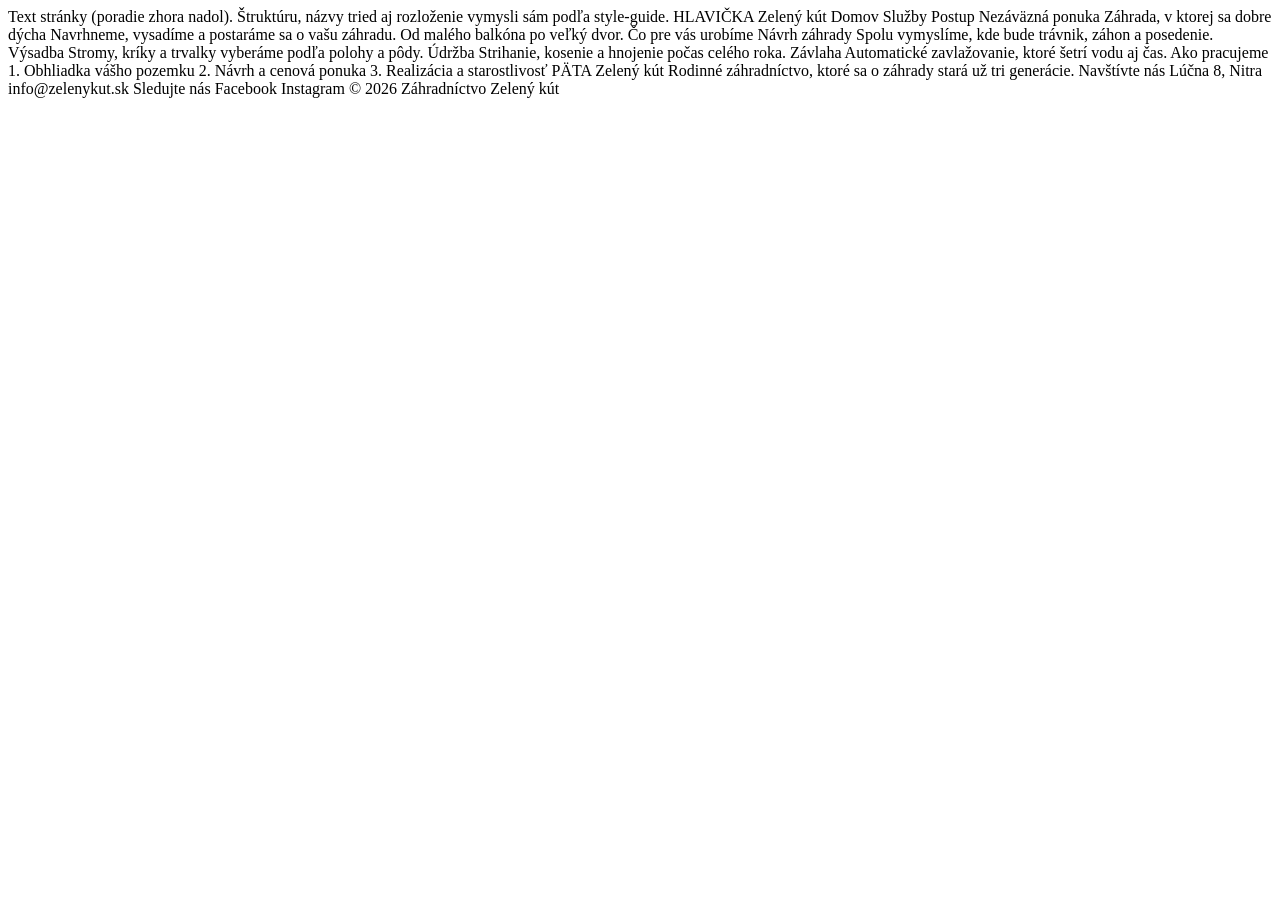
==== starter/index.html @ 9e97b162 "start" ====
Text stránky (poradie zhora nadol). Štruktúru, názvy tried aj rozloženie vymysli sám podľa style-guide.
<!DOCTYPE html>
<html lang="en">
<head>
    <meta charset="UTF-8">
    <meta name="viewport" content="width=device-width, initial-scale=1.0">
    <link rel="stylesheet" href="assets/css/style.css">
    <title>zahradnictvo - Grabec</title>
</head>
<body>
    
</body>
</html>

HLAVIČKA

Zelený kút

Domov

Služby

Postup
Nezáväzná ponuka

Záhrada, v ktorej sa dobre dýcha
Navrhneme, vysadíme a postaráme sa o vašu záhradu. Od malého balkóna po veľký dvor.

Čo pre vás urobíme

Návrh záhrady
Spolu vymyslíme, kde bude trávnik, záhon a posedenie.

Výsadba
Stromy, kríky a trvalky vyberáme podľa polohy a pôdy.

Údržba
Strihanie, kosenie a hnojenie počas celého roka.

Závlaha
Automatické zavlažovanie, ktoré šetrí vodu aj čas.

Ako pracujeme

1. Obhliadka vášho pozemku

2. Návrh a cenová ponuka

3. Realizácia a starostlivosť

PÄTA

Zelený kút
Rodinné záhradníctvo, ktoré sa o záhrady stará už tri generácie.

Navštívte nás
Lúčna 8, Nitra
info@zelenykut.sk

Sledujte nás

Facebook

Instagram
© 2026 Záhradníctvo Zelený kút
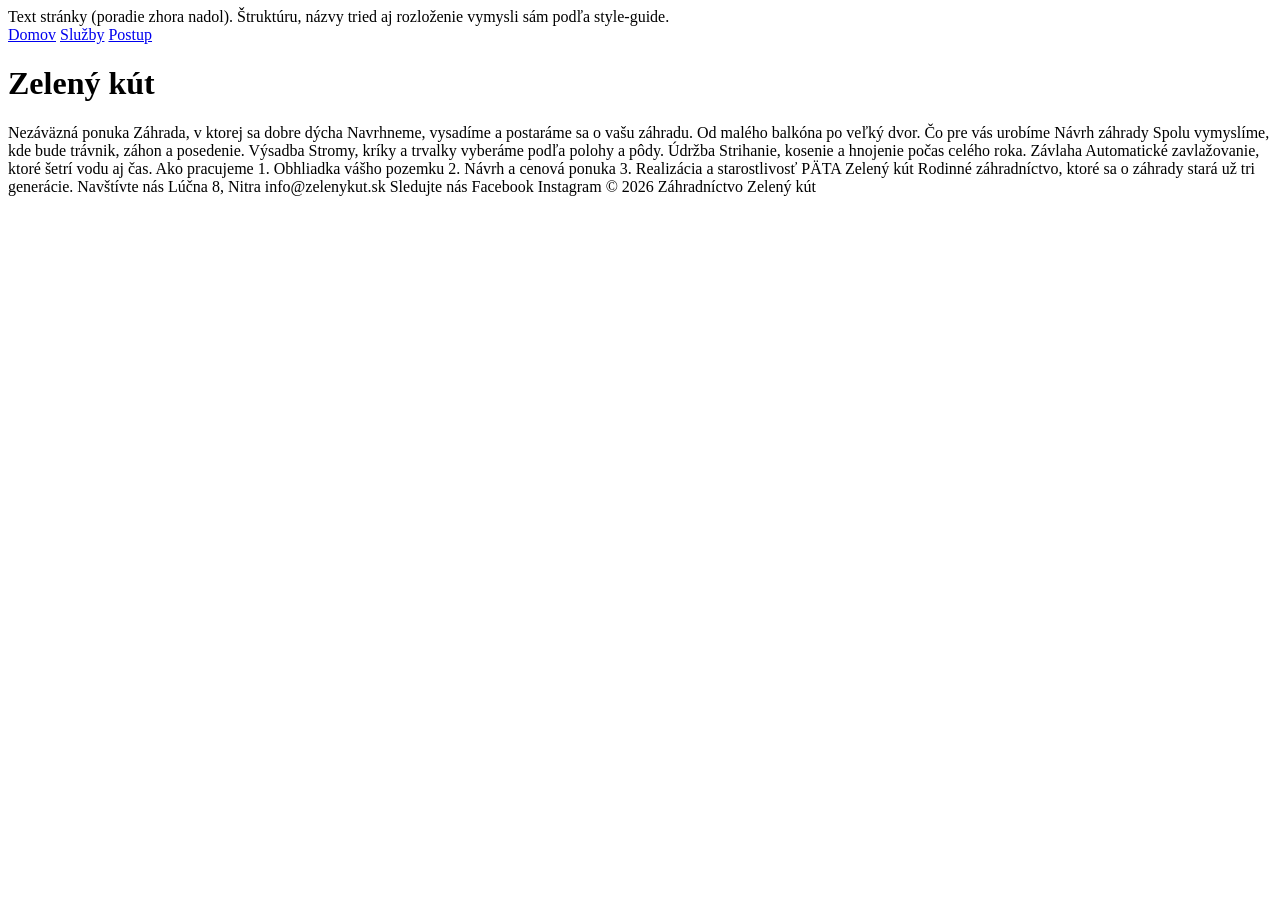
==== commit c5e05370: "fonty a root" ====
--- a/starter/index.html
+++ b/starter/index.html
@@ -4,6 +4,7 @@
 <head>
     <meta charset="UTF-8">
     <meta name="viewport" content="width=device-width, initial-scale=1.0">
+    <link rel="stylesheet" href="assets/css/normalize.css">
     <link rel="stylesheet" href="assets/css/style.css">
     <title>zahradnictvo - Grabec</title>
 </head>
@@ -12,15 +13,21 @@
 </body>
 </html>
 
-HLAVIČKA
+<header>
+    <nav>
+        <a href="#">Domov</a>
+        <a href="#">Služby</a>
+        <a href="#">Postup</a>
+    </nav>
+    <h1>Zelený kút</h1>
+</header>
 
-Zelený kút
 
-Domov
 
-Služby
 
-Postup
+
+
+
 Nezáväzná ponuka
 
 Záhrada, v ktorej sa dobre dýcha
--- a/starter/assets/css/style.css
+++ b/starter/assets/css/style.css
@@ -0,0 +1,9 @@
+@import url('https://fonts.googleapis.com/css2?family=Cormorant+Garamond:ital,wght@0,300..700;1,300..700&family=Work+Sans:ital,wght@0,100..900;1,100..900&display=swap');
+
+:root{
+    --tmavozelena: oklch(38% 0.07 150);
+    --svetlozelená: oklch(65% 0.14 140);
+    --hnedá: hsl(25, 35%, 30%);
+    --pozadie-stránky: hsl(90, 30%, 96%);
+    --žltá: oklch(82% 0.15 85);
+}
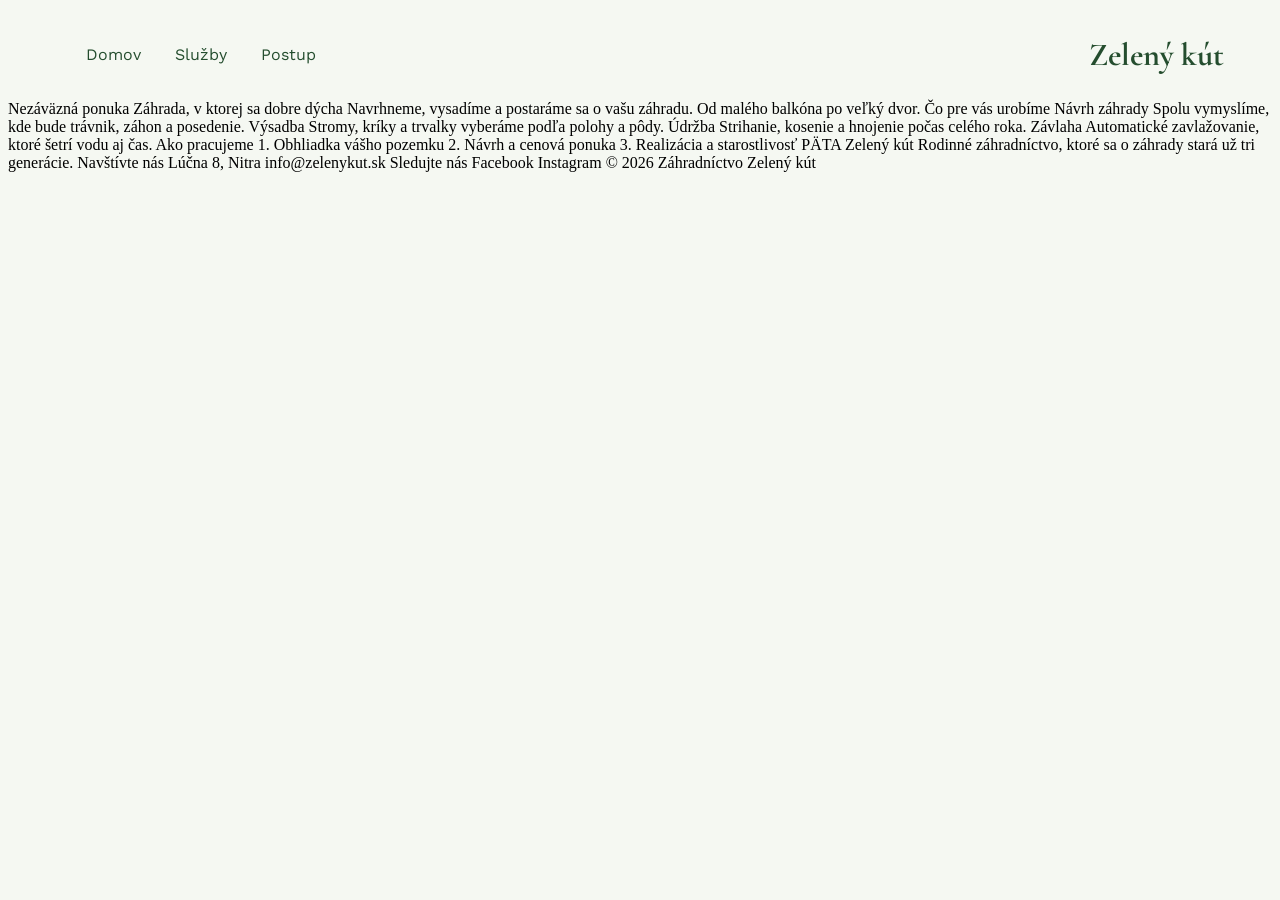
==== commit a0d212d0: "header" ====
--- a/starter/index.html
+++ b/starter/index.html
@@ -1,4 +1,3 @@
-Text stránky (poradie zhora nadol). Štruktúru, názvy tried aj rozloženie vymysli sám podľa style-guide.
 <!DOCTYPE html>
 <html lang="en">
 <head>
--- a/starter/assets/css/style.css
+++ b/starter/assets/css/style.css
@@ -6,4 +6,28 @@
     --hnedá: hsl(25, 35%, 30%);
     --pozadie-stránky: hsl(90, 30%, 96%);
     --žltá: oklch(82% 0.15 85);
+}
+
+body{
+    background-color: var(--pozadie-stránky);
+}
+
+header{
+    padding: 15px 48px;
+    height: 62px;
+    display: flex;
+    justify-content: space-between;
+    align-items: center;
+}
+
+header h1{
+    font-family: 'Cormorant Garamond', sans-serif;
+    color: var(--tmavozelena);
+}
+
+nav a{
+    color: var(--tmavozelena);
+    text-decoration: none;
+    margin-left: 30px;
+    font-family: 'Work Sans', sans-serif;
 }
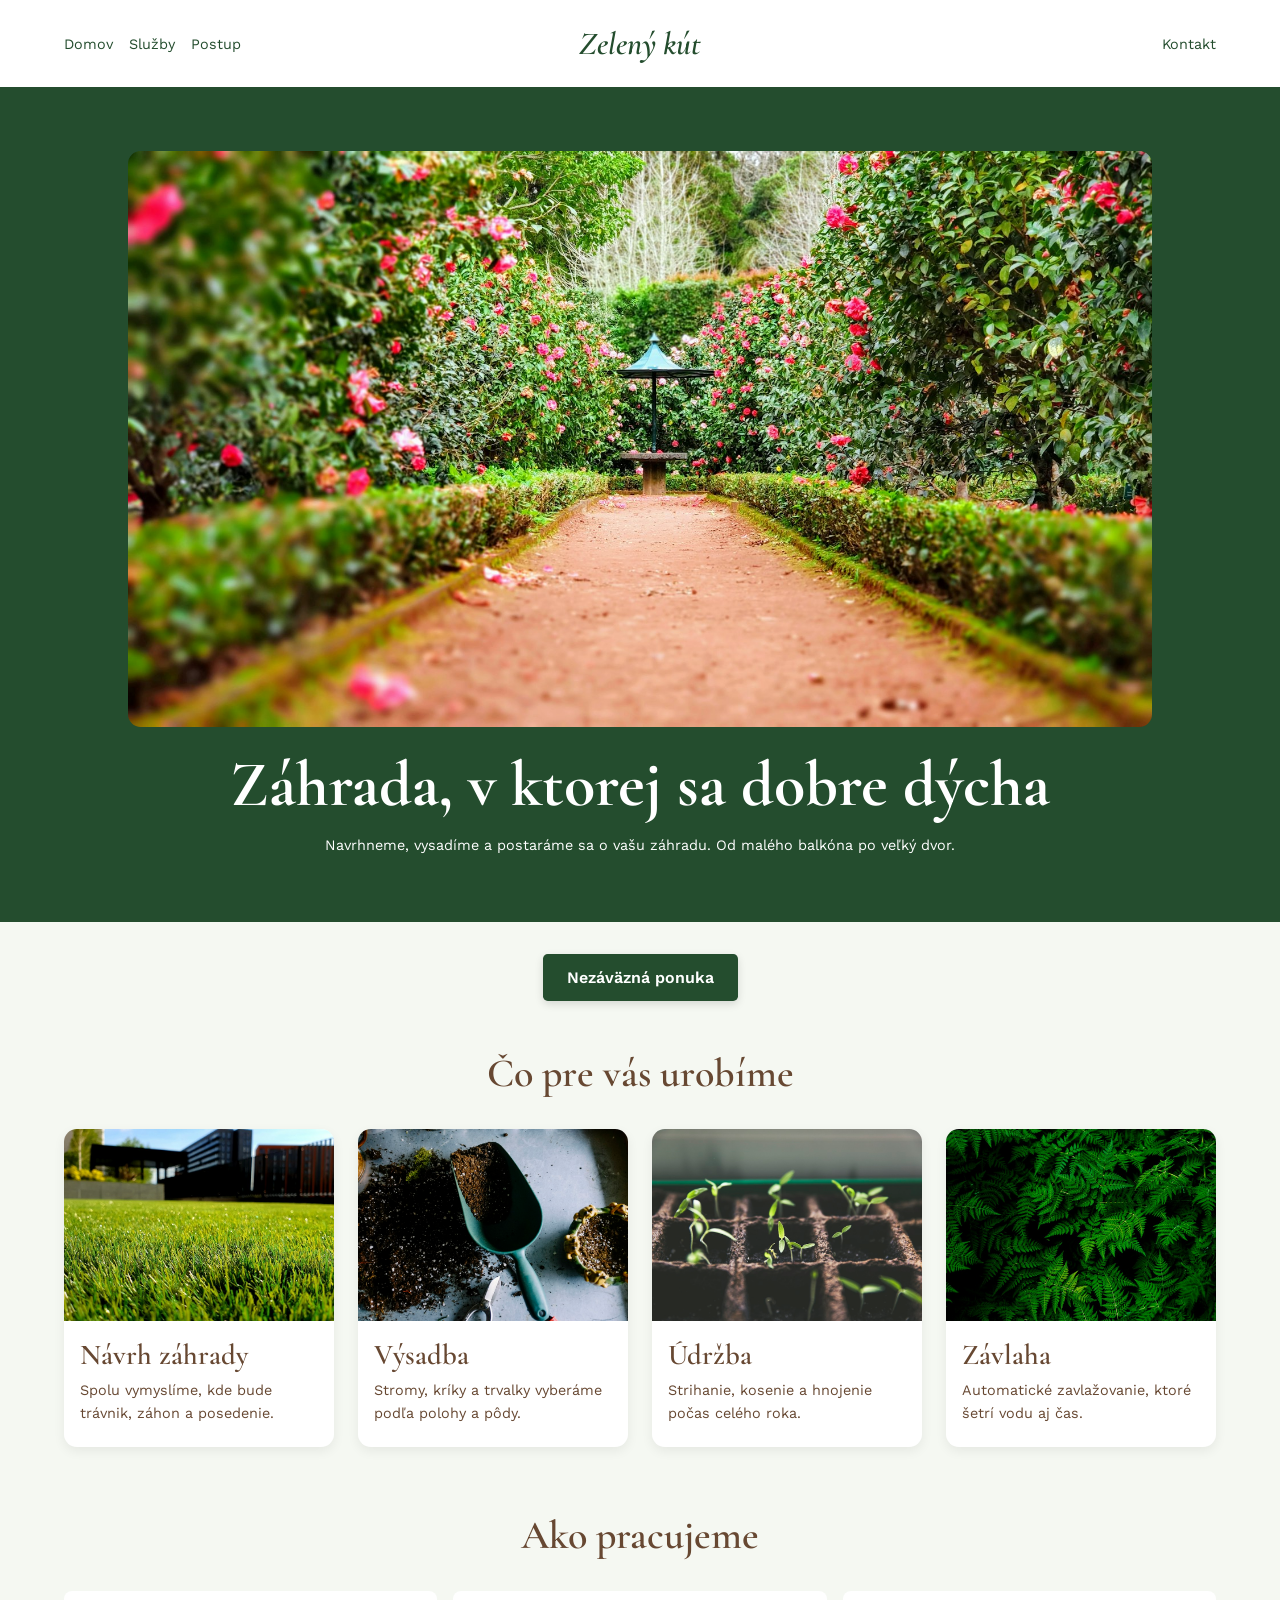
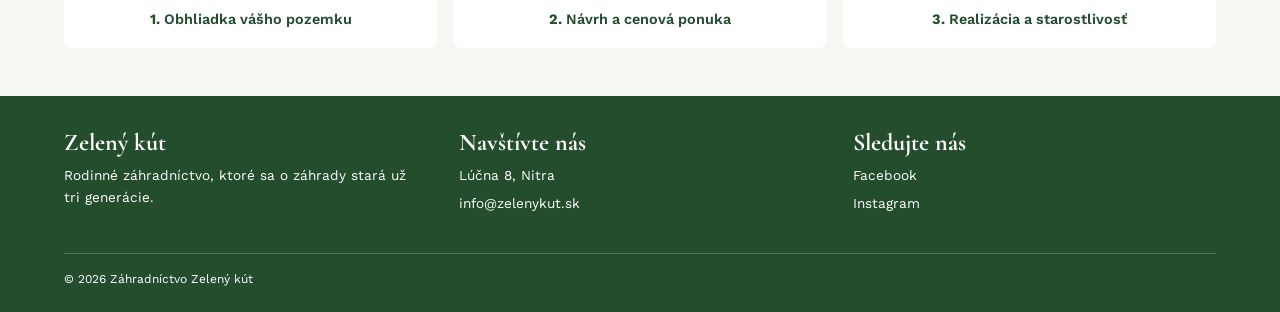
==== commit a6702827: "skoro hotovo" ====
--- a/starter/index.html
+++ b/starter/index.html
@@ -1,5 +1,5 @@
 <!DOCTYPE html>
-<html lang="en">
+<html lang="sk">
 <head>
     <meta charset="UTF-8">
     <meta name="viewport" content="width=device-width, initial-scale=1.0">
@@ -7,65 +7,179 @@
     <link rel="stylesheet" href="assets/css/style.css">
     <title>zahradnictvo - Grabec</title>
 </head>
+    
 <body>
-    
+
+    <!-- HLAVICKA -->
+    <header class="hlavicka">
+
+        <nav class="hlavicka__menu">
+            <a href="#domov">Domov</a>
+            <a href="#sluzby">Služby</a>
+            <a href="#postup">Postup</a>
+        </nav>
+
+        <p class="hlavicka__logo">Zelený kút</p>
+
+        <a href="#kontakt" class="hlavicka__kontakt">
+            Kontakt
+        </a>
+
+    </header>
+
+    <!-- HLAVNY OBSAH -->
+    <main>
+
+        <!-- UVOD -->
+        <section class="uvod" id="domov">
+
+            <img src="assets/vzory a obrazky/zahrada-uvod.jpg"
+                 alt="Krásna záhrada">
+
+            <div class="uvod__obsah">
+
+                <h1>Záhrada, v ktorej sa dobre dýcha</h1>
+
+                <p>
+                    Navrhneme, vysadíme a postaráme sa o vašu
+                    záhradu. Od malého balkóna po veľký dvor.
+                </p>
+
+            </div>
+
+        </section>
+
+        <!-- TLACIDLO POD UVODOM -->
+        <div class="uvod__tlacidlo">
+            <a href="#kontakt">Nezáväzná ponuka</a>
+        </div>
+
+        <!-- SLUZBY -->
+        <section class="sluzby" id="sluzby">
+
+            <h2>Čo pre vás urobíme</h2>
+
+            <div class="sluzby__zoznam">
+
+                <article class="sluzby__karta">
+
+                    <img src="assets/vzory a obrazky/navrh-zahrady.jpg"
+                         alt="Návrh záhrady">
+
+                    <h3>Návrh záhrady</h3>
+
+                    <p>
+                        Spolu vymyslíme, kde bude trávnik,
+                        záhon a posedenie.
+                    </p>
+
+                </article>
+
+                <article class="sluzby__karta">
+
+                    <img src="assets/vzory a obrazky/vysadba.jpg"
+                         alt="Výsadba rastlín">
+
+                    <h3>Výsadba</h3>
+
+                    <p>
+                        Stromy, kríky a trvalky vyberáme
+                        podľa polohy a pôdy.
+                    </p>
+
+                </article>
+
+                <article class="sluzby__karta">
+
+                    <img src="assets/vzory a obrazky/udrzba.jpg"
+                         alt="Údržba záhrady">
+
+                    <h3>Údržba</h3>
+
+                    <p>
+                        Strihanie, kosenie a hnojenie
+                        počas celého roka.
+                    </p>
+
+                </article>
+
+                <article class="sluzby__karta">
+
+                    <img src="assets/vzory a obrazky/zavlaha.jpg"
+                         alt="Zavlažovanie záhrady">
+
+                    <h3>Závlaha</h3>
+
+                    <p>
+                        Automatické zavlažovanie,
+                        ktoré šetrí vodu aj čas.
+                    </p>
+
+                </article>
+
+            </div>
+
+        </section>
+
+        <!-- POSTUP -->
+        <section class="postup" id="postup">
+
+            <h2>Ako pracujeme</h2>
+
+            <div class="postup__zoznam">
+
+                <article class="postup__krok">
+                    <p><strong>1.</strong> Obhliadka vášho pozemku</p>
+                </article>
+
+                <article class="postup__krok">
+                    <p><strong>2.</strong> Návrh a cenová ponuka</p>
+                </article>
+
+                <article class="postup__krok">
+                    <p><strong>3.</strong> Realizácia a starostlivosť</p>
+                </article>
+
+            </div>
+
+        </section>
+
+    </main>
+
+    <!-- PATICKA -->
+    <footer class="paticka" id="kontakt">
+
+        <div class="paticka__obsah">
+
+            <div>
+                <h2>Zelený kút</h2>
+
+                <p>
+                    Rodinné záhradníctvo, ktoré sa o záhrady
+                    stará už tri generácie.
+                </p>
+            </div>
+
+            <div>
+                <h3>Navštívte nás</h3>
+
+                <p>Lúčna 8, Nitra</p>
+                <p>info@zelenykut.sk</p>
+            </div>
+
+            <div>
+                <h3>Sledujte nás</h3>
+                <p>Facebook</p>
+                <p>Instagram</p>
+            </div>
+
+            </div>
+
+        </div>
+
+        <p>© 2026 Záhradníctvo Zelený kút</p>
+
+    </footer>
+
 </body>
-</html>
-
-<header>
-    <nav>
-        <a href="#">Domov</a>
-        <a href="#">Služby</a>
-        <a href="#">Postup</a>
-    </nav>
-    <h1>Zelený kút</h1>
-</header>
-
-
-
-
-
-
-
-Nezáväzná ponuka
-
-Záhrada, v ktorej sa dobre dýcha
-Navrhneme, vysadíme a postaráme sa o vašu záhradu. Od malého balkóna po veľký dvor.
-
-Čo pre vás urobíme
-
-Návrh záhrady
-Spolu vymyslíme, kde bude trávnik, záhon a posedenie.
-
-Výsadba
-Stromy, kríky a trvalky vyberáme podľa polohy a pôdy.
-
-Údržba
-Strihanie, kosenie a hnojenie počas celého roka.
-
-Závlaha
-Automatické zavlažovanie, ktoré šetrí vodu aj čas.
-
-Ako pracujeme
-
-1. Obhliadka vášho pozemku
-
-2. Návrh a cenová ponuka
-
-3. Realizácia a starostlivosť
-
-PÄTA
-
-Zelený kút
-Rodinné záhradníctvo, ktoré sa o záhrady stará už tri generácie.
-
-Navštívte nás
-Lúčna 8, Nitra
-info@zelenykut.sk
-
-Sledujte nás
-
-Facebook
-
-Instagram
-© 2026 Záhradníctvo Zelený kút
+</html>
--- a/starter/assets/css/style.css
+++ b/starter/assets/css/style.css
@@ -1,33 +1,369 @@
-@import url('https://fonts.googleapis.com/css2?family=Cormorant+Garamond:ital,wght@0,300..700;1,300..700&family=Work+Sans:ital,wght@0,100..900;1,100..900&display=swap');
-
-:root{
-    --tmavozelena: oklch(38% 0.07 150);
-    --svetlozelená: oklch(65% 0.14 140);
-    --hnedá: hsl(25, 35%, 30%);
-    --pozadie-stránky: hsl(90, 30%, 96%);
-    --žltá: oklch(82% 0.15 85);
-}
-
-body{
-    background-color: var(--pozadie-stránky);
-}
-
-header{
-    padding: 15px 48px;
-    height: 62px;
-    display: flex;
-    justify-content: space-between;
+@import url('https://fonts.googleapis.com/css2?family=Cormorant+Garamond:wght@400;600;700&family=Work+Sans:wght@400;500;600&display=swap');
+
+/* FARBY */
+:root {
+    --les: oklch(38% 0.07 150);
+    --listy: oklch(65% 0.14 140);
+    --hlina: hsl(25, 35%, 30%);
+    --svetla: hsl(90, 30%, 96%);
+    --slnko: oklch(82% 0.15 85);
+}
+
+/* ZAKLAD */
+* {
+    box-sizing: border-box;
+}
+
+body {
+    margin: 0;
+    background-color: var(--svetla);
+    color: var(--hlina);
+    font-family: 'Work Sans', sans-serif;
+}
+
+h1, h2, h3, .hlavicka__logo {
+    font-family: 'Cormorant Garamond', serif;
+}
+
+img {
+    max-width: 100%;
+    height: auto;
+}
+
+/* HLAVICKA */
+.hlavicka {
+    display: flex;
+    flex-direction: column;
     align-items: center;
-}
-
-header h1{
-    font-family: 'Cormorant Garamond', sans-serif;
-    color: var(--tmavozelena);
-}
-
-nav a{
-    color: var(--tmavozelena);
+    gap: 0.5rem;
+    padding: 1rem 5%;
+    background-color: white;
+}
+
+.hlavicka__logo {
+    order: -1;
+    margin: 0;
+    font-size: 2rem;
+    font-style: italic;
+    font-weight: 600;
+    color: var(--les);
+}
+
+.hlavicka__menu {
+    display: flex;
+    flex-wrap: wrap;
+    justify-content: center;
+    gap: 1rem;
+}
+
+.hlavicka__menu a {
+    color: var(--les);
     text-decoration: none;
-    margin-left: 30px;
-    font-family: 'Work Sans', sans-serif;
+    font-size: 0.9rem;
+}
+
+.hlavicka__menu a:hover {
+    color: var(--listy);
+}
+
+/* KONTAKT */
+.hlavicka__kontakt {
+    display: none;
+}
+
+/* UVOD */
+.uvod {
+    background-color: var(--les);
+    color: white;
+    text-align: center;
+    padding: 3rem 5%;
+}
+
+.uvod img {
+    display: block;
+    width: 100%;
+    max-width: 70rem;
+    margin: 0 auto;
+    border-radius: 0.8rem;
+}
+
+.uvod__obsah {
+    max-width: 52rem;
+    margin: 1.5rem auto 0;
+}
+
+.uvod h1 {
+    font-size: 2.4rem;
+    line-height: 1.05;
+    margin: 0 0 1rem;
+}
+
+.uvod p {
+    line-height: 1.6;
+    font-size: 0.9rem;
+    margin: 0;
+}
+
+/* TLACIDLO POD UVODOM */
+.uvod__tlacidlo {
+    text-align: center;
+    padding: 2rem 5% 0;
+}
+
+.uvod__tlacidlo a {
+    display: inline-block;
+    padding: 0.9rem 1.5rem;
+    background-color: var(--les);
+    color: white;
+    border-radius: 0.3rem;
+    text-decoration: none;
+    font-weight: 600;
+    box-shadow: 0 3px 8px #0002;
+}
+
+.uvod__tlacidlo a:hover {
+    background-color: var(--listy);
+    color: var(--les);
+}
+
+/* SLUZBY */
+.sluzby {
+    padding: 3rem 5%;
+}
+
+.sluzby h2, .postup h2 {
+    text-align: center;
+    font-size: 2.5rem;
+    font-weight: 600;
+    color: var(--hlina);
+    margin: 0 0 2rem;
+}
+
+.sluzby__zoznam {
+    display: flex;
+    flex-direction: column;
+    gap: 1.5rem;
+}
+
+.sluzby__karta {
+    background-color: white;
+    border-radius: 0.8rem;
+    overflow: hidden;
+    box-shadow: 0 4px 12px #0001;
+}
+
+.sluzby__karta img {
+    display: block;
+    width: 100%;
+    height: 12rem;
+    object-fit: cover;
+}
+
+.sluzby__karta h3 {
+    font-size: 1.8rem;
+    font-weight: 600;
+    color: var(--hlina);
+    margin: 1rem 1rem 0.4rem;
+}
+
+.sluzby__karta p {
+    font-size: 0.9rem;
+    line-height: 1.6;
+    margin: 0 1rem 1.4rem;
+}
+
+/* POSTUP */
+.postup {
+    padding: 1rem 5% 3rem;
+}
+
+.postup__zoznam {
+    display: grid;
+    grid-template-columns: 1fr;
+    gap: 1rem;
+    max-width: 70rem;
+    margin: 0 auto;
+}
+
+.postup__krok {
+    background-color: white;
+    border-radius: 0.5rem;
+    padding: 1.1rem;
+    text-align: center;
+}
+
+.postup__krok p {
+    margin: 0;
+    color: var(--les);
+    font-size: 0.9rem;
+    font-weight: 600;
+    line-height: 1.5;
+}
+
+/* PATICKA */
+.paticka {
+    background-color: var(--les);
+    color: white;
+    padding: 2rem 5% 1rem;
+}
+
+.paticka__obsah {
+    display: flex;
+    flex-direction: column;
+    gap: 1rem;
+}
+
+.paticka h2, .paticka h3 {
+    font-size: 1.5rem;
+    margin: 0 0 0.5rem;
+}
+
+.paticka p {
+    font-size: 0.85rem;
+    line-height: 1.6;
+    margin: 0 0 0.4rem;
+}
+
+/* SOCIALNE SIETE */
+.paticka__socialne {
+    display: flex;
+    gap: 0.6rem;
+}
+
+.paticka__socialne a {
+    display: flex;
+    align-items: center;
+    justify-content: center;
+    width: 2rem;
+    height: 2rem;
+    border: 1px solid #ffffff66;
+    border-radius: 50%;
+    color: white;
+}
+
+.paticka__socialne a:hover {
+    color: var(--slnko);
+    border-color: var(--slnko);
+}
+
+.paticka__socialne svg {
+    width: 1rem;
+    height: 1rem;
+    fill: currentColor;
+}
+
+.paticka__socialne rect,
+.paticka__socialne circle {
+    fill: none;
+    stroke: currentColor;
+    stroke-width: 1.6;
+}
+
+.paticka__socialne .paticka__bodka {
+    fill: currentColor;
+    stroke: none;
+}
+
+/* SPODNY TEXT */
+.paticka > p {
+    border-top: 1px solid #ffffff33;
+    padding-top: 1rem;
+    margin-top: 2rem;
+    font-size: 0.75rem;
+}
+
+/* TABLET */
+@media (min-width: 600px) {
+
+    .uvod {
+        padding: 3rem 5% 4rem;
+    }
+
+    .uvod h1 {
+        font-size: 3.8rem;
+    }
+
+    .sluzby__zoznam {
+        flex-direction: row;
+        flex-wrap: wrap;
+    }
+
+    .sluzby__karta {
+        width: calc(33.333% - 1rem);
+    }
+
+    .sluzby__karta:last-child {
+        width: 100%;
+    }
+
+    .postup__zoznam {
+        max-width: 34rem;
+    }
+
+}
+
+/* POCITAC */
+@media (min-width: 960px) {
+
+    /* HLAVICKA */
+    .hlavicka {
+        display: grid;
+        grid-template-columns: 1fr 1fr 1fr;
+        align-items: center;
+        padding: 1.5rem 5%;
+    }
+
+    .hlavicka__menu {
+        justify-content: flex-start;
+    }
+
+    .hlavicka__logo {
+        order: 0;
+        text-align: center;
+    }
+
+    .hlavicka__kontakt {
+        display: inline-block;
+        justify-self: end;
+        color: var(--les);
+        text-decoration: none;
+        font-size: 0.9rem;
+    }
+
+    .hlavicka__kontakt:hover {
+        color: var(--listy);
+    }
+
+    /* UVOD */
+    .uvod {
+        padding: 4rem 10%;
+    }
+
+    .uvod h1 {
+        font-size: 4rem;
+    }
+
+    /* SLUZBY */
+    .sluzby__karta,
+    .sluzby__karta:last-child {
+        width: calc(25% - 1.125rem);
+    }
+
+    /* POSTUP */
+    .postup__zoznam {
+        grid-template-columns: repeat(3, 1fr);
+        max-width: 100%;
+    }
+
+    /* PATICKA */
+    .paticka__obsah {
+        flex-direction: row;
+        justify-content: space-between;
+        gap: 2rem;
+    }
+
+    .paticka__obsah > div {
+        flex: 1;
+    }
+
 }
